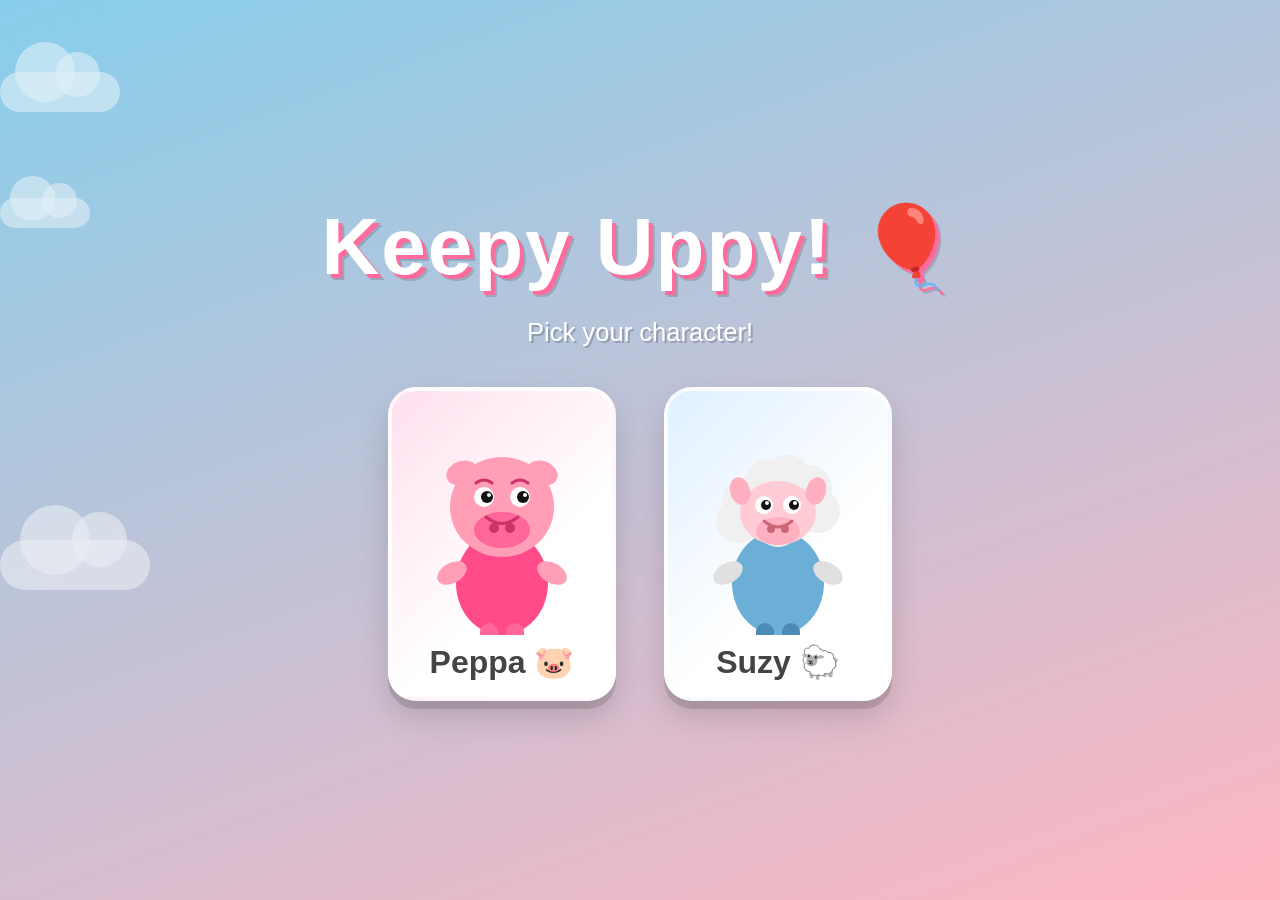
==== index.html @ d7fc0881 "Initial commit: Keepy Uppy browser game Peppa Pig keepy-uppy balloon game for young children. Pick P" ====
<!DOCTYPE html>
<html lang="en">
<head>
  <meta charset="UTF-8">
  <meta name="viewport" content="width=device-width, initial-scale=1.0">
  <title>Keepy Uppy!</title>
  <link rel="stylesheet" href="style.css">
  <style>
    .cloud { opacity: 0.7; }
    .c1 { width:120px;height:40px; top:8%;  animation-duration:28s; animation-delay:-4s;  }
    .c1::before { width:60px;height:60px; top:-30px; left:15px; }
    .c1::after  { width:45px;height:45px; top:-20px; left:55px; }
    .c2 { width:90px; height:30px; top:22%; animation-duration:38s; animation-delay:-14s; }
    .c2::before { width:45px;height:45px; top:-22px; left:10px; }
    .c2::after  { width:35px;height:35px; top:-15px; left:42px; }
    .c3 { width:150px;height:50px;top:60%; animation-duration:22s; animation-delay:-7s;  }
    .c3::before { width:70px;height:70px; top:-35px; left:20px; }
    .c3::after  { width:55px;height:55px; top:-28px; left:72px; }

    .character-card:nth-child(1) .card-inner { background: linear-gradient(135deg, #ffe0ee 0%, #fff 60%); }
    .character-card:nth-child(2) .card-inner { background: linear-gradient(135deg, #e0f0ff 0%, #fff 60%); }
  </style>
</head>
<body>

  <div class="clouds">
    <div class="cloud c1"></div>
    <div class="cloud c2"></div>
    <div class="cloud c3"></div>
  </div>

  <div class="content">
    <h1>Keepy Uppy! 🎈</h1>
    <p class="subtitle">Pick your character!</p>

    <div class="characters">

      <!-- Peppa -->
      <a class="character-card" href="game.html?character=peppa" aria-label="Play as Peppa">
        <div class="card-inner">
          <svg width="180" height="220" viewBox="0 0 180 220" xmlns="http://www.w3.org/2000/svg">
            <!-- Body / dress -->
            <ellipse cx="90" cy="168" rx="46" ry="52" fill="#FF4B8A"/>
            <!-- Arms -->
            <ellipse cx="40" cy="158" rx="16" ry="10" fill="#FF9EB5" transform="rotate(-30 40 158)"/>
            <ellipse cx="140" cy="158" rx="16" ry="10" fill="#FF9EB5" transform="rotate(30 140 158)"/>
            <!-- Legs -->
            <rect x="68" y="208" width="18" height="26" rx="9" fill="#FF6699"/>
            <rect x="94" y="208" width="18" height="26" rx="9" fill="#FF6699"/>
            <!-- Shoes -->
            <ellipse cx="77" cy="232" rx="13" ry="8" fill="#222"/>
            <ellipse cx="103" cy="232" rx="13" ry="8" fill="#222"/>
            <!-- Head -->
            <ellipse cx="90" cy="92" rx="52" ry="50" fill="#FF9EB5"/>
            <!-- Snout -->
            <ellipse cx="90" cy="115" rx="28" ry="18" fill="#FF6699"/>
            <!-- Nostrils -->
            <circle cx="82" cy="113" r="5" fill="#CC3366"/>
            <circle cx="98" cy="113" r="5" fill="#CC3366"/>
            <!-- Eyes -->
            <circle cx="72" cy="82" r="10" fill="#fff"/>
            <circle cx="108" cy="82" r="10" fill="#fff"/>
            <circle cx="75" cy="82" r="6" fill="#111"/>
            <circle cx="111" cy="82" r="6" fill="#111"/>
            <circle cx="77" cy="80" r="2" fill="#fff"/>
            <circle cx="113" cy="80" r="2" fill="#fff"/>
            <!-- Ears -->
            <ellipse cx="50" cy="58" rx="16" ry="12" fill="#FF9EB5" transform="rotate(-20 50 58)"/>
            <ellipse cx="130" cy="58" rx="16" ry="12" fill="#FF9EB5" transform="rotate(20 130 58)"/>
            <!-- Eyebrows -->
            <path d="M64 68 Q72 62 80 68" stroke="#CC3366" stroke-width="3" fill="none" stroke-linecap="round"/>
            <path d="M100 68 Q108 62 116 68" stroke="#CC3366" stroke-width="3" fill="none" stroke-linecap="round"/>
            <!-- Smile -->
            <path d="M74 102 Q90 115 106 102" stroke="#CC3366" stroke-width="3" fill="none" stroke-linecap="round"/>
          </svg>
          <span class="card-name">Peppa 🐷</span>
        </div>
      </a>

      <!-- Suzy Sheep -->
      <a class="character-card" href="game.html?character=suzy" aria-label="Play as Suzy Sheep">
        <div class="card-inner">
          <svg width="180" height="220" viewBox="0 0 180 220" xmlns="http://www.w3.org/2000/svg">
            <!-- Body / dress -->
            <ellipse cx="90" cy="168" rx="46" ry="52" fill="#6BAED6"/>
            <!-- Arms -->
            <ellipse cx="40" cy="158" rx="16" ry="10" fill="#e0e0e0" transform="rotate(-30 40 158)"/>
            <ellipse cx="140" cy="158" rx="16" ry="10" fill="#e0e0e0" transform="rotate(30 140 158)"/>
            <!-- Legs -->
            <rect x="68" y="208" width="18" height="26" rx="9" fill="#4d8ab5"/>
            <rect x="94" y="208" width="18" height="26" rx="9" fill="#4d8ab5"/>
            <!-- Shoes -->
            <ellipse cx="77" cy="232" rx="13" ry="8" fill="#222"/>
            <ellipse cx="103" cy="232" rx="13" ry="8" fill="#222"/>
            <!-- Fluffy wool head -->
            <circle cx="60" cy="88" r="26" fill="#f0f0f0"/>
            <circle cx="80" cy="68" r="24" fill="#f0f0f0"/>
            <circle cx="100" cy="64" r="24" fill="#f0f0f0"/>
            <circle cx="120" cy="74" r="24" fill="#f0f0f0"/>
            <circle cx="130" cy="96" r="22" fill="#f0f0f0"/>
            <circle cx="50" cy="106" r="22" fill="#f0f0f0"/>
            <circle cx="90" cy="110" r="22" fill="#f0f0f0"/>
            <!-- Face (pink patch) -->
            <ellipse cx="90" cy="98" rx="38" ry="32" fill="#FFCCD5"/>
            <!-- Snout -->
            <ellipse cx="90" cy="116" rx="22" ry="14" fill="#FFB0C0"/>
            <!-- Nostrils -->
            <circle cx="83" cy="114" r="4" fill="#CC6677"/>
            <circle cx="97" cy="114" r="4" fill="#CC6677"/>
            <!-- Eyes -->
            <circle cx="76" cy="90" r="9" fill="#fff"/>
            <circle cx="104" cy="90" r="9" fill="#fff"/>
            <circle cx="78" cy="90" r="5" fill="#111"/>
            <circle cx="106" cy="90" r="5" fill="#111"/>
            <circle cx="79" cy="88" r="2" fill="#fff"/>
            <circle cx="107" cy="88" r="2" fill="#fff"/>
            <!-- Ears -->
            <ellipse cx="52" cy="76" rx="10" ry="14" fill="#FFB0C0" transform="rotate(-15 52 76)"/>
            <ellipse cx="128" cy="76" rx="10" ry="14" fill="#FFB0C0" transform="rotate(15 128 76)"/>
            <!-- Smile -->
            <path d="M76 106 Q90 118 104 106" stroke="#CC6677" stroke-width="3" fill="none" stroke-linecap="round"/>
          </svg>
          <span class="card-name">Suzy 🐑</span>
        </div>
      </a>

    </div>
  </div>

</body>
</html>
---- style.css ----
* {
  box-sizing: border-box;
  margin: 0;
  padding: 0;
}

body {
  font-family: 'Comic Sans MS', 'Chalkboard SE', cursive, sans-serif;
  background: linear-gradient(160deg, #87CEEB 0%, #FFB6C1 100%);
  min-height: 100vh;
  display: flex;
  flex-direction: column;
  align-items: center;
  justify-content: center;
  overflow: hidden;
  user-select: none;
}

h1 {
  font-size: clamp(2.5rem, 8vw, 5rem);
  color: #fff;
  text-shadow: 4px 4px 0 #ff6b9d, 6px 6px 0 rgba(0,0,0,0.15);
  margin-bottom: 0.3em;
  letter-spacing: 2px;
}

.subtitle {
  font-size: clamp(1rem, 3vw, 1.6rem);
  color: #fff;
  text-shadow: 2px 2px 0 rgba(0,0,0,0.2);
  margin-bottom: 2.5rem;
}

.characters {
  display: flex;
  gap: clamp(1rem, 4vw, 3rem);
  flex-wrap: wrap;
  justify-content: center;
}

.character-card {
  display: flex;
  flex-direction: column;
  align-items: center;
  gap: 0.8rem;
  cursor: pointer;
  transition: transform 0.18s cubic-bezier(0.34, 1.56, 0.64, 1);
  text-decoration: none;
}

.character-card:hover,
.character-card:focus {
  transform: scale(1.15) rotate(-2deg);
  outline: none;
}

.character-card:active {
  transform: scale(1.05);
}

.card-inner {
  background: #fff;
  border-radius: 28px;
  padding: 24px 20px 16px;
  box-shadow: 0 8px 0 rgba(0,0,0,0.12), 0 16px 32px rgba(0,0,0,0.15);
  display: flex;
  flex-direction: column;
  align-items: center;
  gap: 0.5rem;
  border: 4px solid rgba(255,255,255,0.6);
}

.card-name {
  font-size: clamp(1.3rem, 4vw, 2rem);
  font-weight: bold;
  color: #444;
  text-align: center;
}

.clouds {
  position: fixed;
  top: 0;
  left: 0;
  width: 100%;
  height: 100%;
  pointer-events: none;
  z-index: 0;
}

.cloud {
  position: absolute;
  background: rgba(255,255,255,0.6);
  border-radius: 50px;
  animation: drift linear infinite;
}

.cloud::before,
.cloud::after {
  content: '';
  position: absolute;
  background: inherit;
  border-radius: 50%;
}

@keyframes drift {
  from { transform: translateX(-200px); }
  to   { transform: translateX(calc(100vw + 200px)); }
}

.content {
  position: relative;
  z-index: 1;
  display: flex;
  flex-direction: column;
  align-items: center;
}

#game-canvas {
  display: block;
  background: #87CEEB;
}
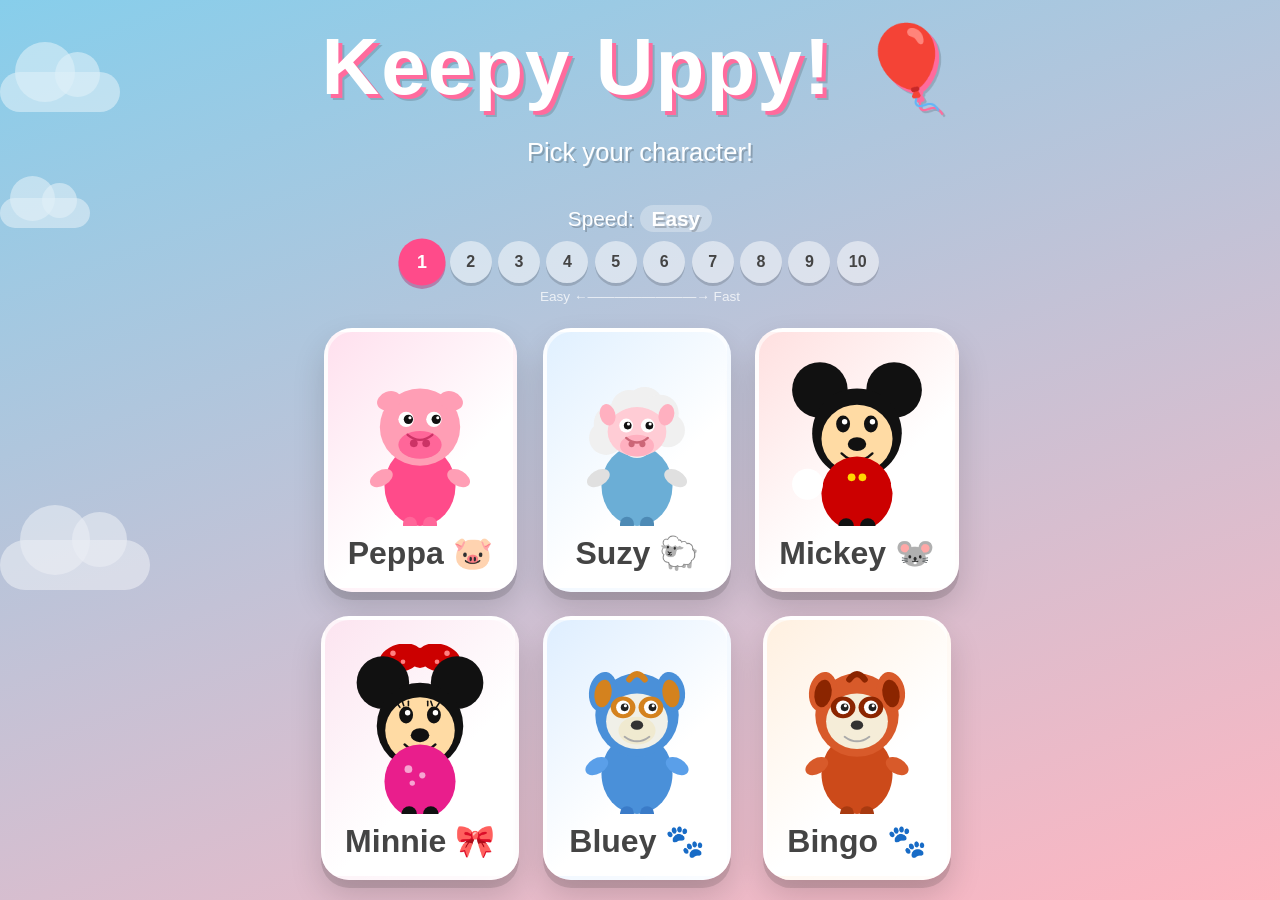
==== commit 8e18d1c8: "Add 4 characters, level picker, easier low levels, background music - Added Mickey, Minnie, Bluey an" ====
--- a/index.html
+++ b/index.html
@@ -17,8 +17,70 @@
     .c3::before { width:70px;height:70px; top:-35px; left:20px; }
     .c3::after  { width:55px;height:55px; top:-28px; left:72px; }
 
+    .characters {
+      display: grid;
+      grid-template-columns: repeat(3, auto);
+      gap: clamp(0.6rem, 2vw, 1.5rem);
+      justify-content: center;
+      margin-bottom: 0;
+    }
+
     .character-card:nth-child(1) .card-inner { background: linear-gradient(135deg, #ffe0ee 0%, #fff 60%); }
     .character-card:nth-child(2) .card-inner { background: linear-gradient(135deg, #e0f0ff 0%, #fff 60%); }
+    .character-card:nth-child(3) .card-inner { background: linear-gradient(135deg, #ffe0e0 0%, #fff 60%); }
+    .character-card:nth-child(4) .card-inner { background: linear-gradient(135deg, #fce4f0 0%, #fff 60%); }
+    .character-card:nth-child(5) .card-inner { background: linear-gradient(135deg, #deeeff 0%, #fff 60%); }
+    .character-card:nth-child(6) .card-inner { background: linear-gradient(135deg, #fff0e0 0%, #fff 60%); }
+
+    /* Level picker */
+    .level-picker {
+      margin-bottom: 1.5rem;
+      text-align: center;
+    }
+    .level-label {
+      font-size: clamp(1rem, 2.5vw, 1.3rem);
+      color: #fff;
+      text-shadow: 2px 2px 0 rgba(0,0,0,0.2);
+      margin-bottom: 0.6rem;
+    }
+    .level-label span {
+      font-weight: bold;
+      background: rgba(255,255,255,0.3);
+      border-radius: 20px;
+      padding: 2px 12px;
+    }
+    .level-buttons {
+      display: flex;
+      gap: 0.4rem;
+      justify-content: center;
+      flex-wrap: wrap;
+    }
+    .level-btn {
+      width: 42px;
+      height: 42px;
+      border: none;
+      border-radius: 50%;
+      font-family: 'Comic Sans MS', cursive, sans-serif;
+      font-size: 1rem;
+      font-weight: bold;
+      cursor: pointer;
+      background: rgba(255,255,255,0.5);
+      color: #444;
+      box-shadow: 0 3px 0 rgba(0,0,0,0.15);
+      transition: transform 0.12s, background 0.15s;
+    }
+    .level-btn:hover { transform: scale(1.18); }
+    .level-btn.active {
+      background: #FF4B8A;
+      color: #fff;
+      box-shadow: 0 3px 0 rgba(180,0,80,0.35);
+      transform: scale(1.12);
+    }
+    .level-hint {
+      font-size: 0.85rem;
+      color: rgba(255,255,255,0.75);
+      margin-top: 0.4rem;
+    }
   </style>
 </head>
 <body>
@@ -33,44 +95,49 @@
     <h1>Keepy Uppy! 🎈</h1>
     <p class="subtitle">Pick your character!</p>
 
+    <!-- Level picker -->
+    <div class="level-picker">
+      <p class="level-label">Speed: <span id="level-name">Easy</span></p>
+      <div class="level-buttons">
+        <button class="level-btn active" data-level="1">1</button>
+        <button class="level-btn" data-level="2">2</button>
+        <button class="level-btn" data-level="3">3</button>
+        <button class="level-btn" data-level="4">4</button>
+        <button class="level-btn" data-level="5">5</button>
+        <button class="level-btn" data-level="6">6</button>
+        <button class="level-btn" data-level="7">7</button>
+        <button class="level-btn" data-level="8">8</button>
+        <button class="level-btn" data-level="9">9</button>
+        <button class="level-btn" data-level="10">10</button>
+      </div>
+      <p class="level-hint">Easy ←————————→ Fast</p>
+    </div>
+
     <div class="characters">
 
       <!-- Peppa -->
-      <a class="character-card" href="game.html?character=peppa" aria-label="Play as Peppa">
-        <div class="card-inner">
-          <svg width="180" height="220" viewBox="0 0 180 220" xmlns="http://www.w3.org/2000/svg">
-            <!-- Body / dress -->
+      <a class="character-card" data-character="peppa" href="game.html?character=peppa&level=1" aria-label="Play as Peppa">
+        <div class="card-inner">
+          <svg width="140" height="170" viewBox="0 0 180 220" xmlns="http://www.w3.org/2000/svg">
             <ellipse cx="90" cy="168" rx="46" ry="52" fill="#FF4B8A"/>
-            <!-- Arms -->
             <ellipse cx="40" cy="158" rx="16" ry="10" fill="#FF9EB5" transform="rotate(-30 40 158)"/>
             <ellipse cx="140" cy="158" rx="16" ry="10" fill="#FF9EB5" transform="rotate(30 140 158)"/>
-            <!-- Legs -->
             <rect x="68" y="208" width="18" height="26" rx="9" fill="#FF6699"/>
             <rect x="94" y="208" width="18" height="26" rx="9" fill="#FF6699"/>
-            <!-- Shoes -->
             <ellipse cx="77" cy="232" rx="13" ry="8" fill="#222"/>
             <ellipse cx="103" cy="232" rx="13" ry="8" fill="#222"/>
-            <!-- Head -->
             <ellipse cx="90" cy="92" rx="52" ry="50" fill="#FF9EB5"/>
-            <!-- Snout -->
             <ellipse cx="90" cy="115" rx="28" ry="18" fill="#FF6699"/>
-            <!-- Nostrils -->
             <circle cx="82" cy="113" r="5" fill="#CC3366"/>
             <circle cx="98" cy="113" r="5" fill="#CC3366"/>
-            <!-- Eyes -->
             <circle cx="72" cy="82" r="10" fill="#fff"/>
             <circle cx="108" cy="82" r="10" fill="#fff"/>
             <circle cx="75" cy="82" r="6" fill="#111"/>
             <circle cx="111" cy="82" r="6" fill="#111"/>
             <circle cx="77" cy="80" r="2" fill="#fff"/>
             <circle cx="113" cy="80" r="2" fill="#fff"/>
-            <!-- Ears -->
             <ellipse cx="50" cy="58" rx="16" ry="12" fill="#FF9EB5" transform="rotate(-20 50 58)"/>
             <ellipse cx="130" cy="58" rx="16" ry="12" fill="#FF9EB5" transform="rotate(20 130 58)"/>
-            <!-- Eyebrows -->
-            <path d="M64 68 Q72 62 80 68" stroke="#CC3366" stroke-width="3" fill="none" stroke-linecap="round"/>
-            <path d="M100 68 Q108 62 116 68" stroke="#CC3366" stroke-width="3" fill="none" stroke-linecap="round"/>
-            <!-- Smile -->
             <path d="M74 102 Q90 115 106 102" stroke="#CC3366" stroke-width="3" fill="none" stroke-linecap="round"/>
           </svg>
           <span class="card-name">Peppa 🐷</span>
@@ -78,21 +145,16 @@
       </a>
 
       <!-- Suzy Sheep -->
-      <a class="character-card" href="game.html?character=suzy" aria-label="Play as Suzy Sheep">
-        <div class="card-inner">
-          <svg width="180" height="220" viewBox="0 0 180 220" xmlns="http://www.w3.org/2000/svg">
-            <!-- Body / dress -->
+      <a class="character-card" data-character="suzy" href="game.html?character=suzy&level=1" aria-label="Play as Suzy Sheep">
+        <div class="card-inner">
+          <svg width="140" height="170" viewBox="0 0 180 220" xmlns="http://www.w3.org/2000/svg">
             <ellipse cx="90" cy="168" rx="46" ry="52" fill="#6BAED6"/>
-            <!-- Arms -->
             <ellipse cx="40" cy="158" rx="16" ry="10" fill="#e0e0e0" transform="rotate(-30 40 158)"/>
             <ellipse cx="140" cy="158" rx="16" ry="10" fill="#e0e0e0" transform="rotate(30 140 158)"/>
-            <!-- Legs -->
             <rect x="68" y="208" width="18" height="26" rx="9" fill="#4d8ab5"/>
             <rect x="94" y="208" width="18" height="26" rx="9" fill="#4d8ab5"/>
-            <!-- Shoes -->
             <ellipse cx="77" cy="232" rx="13" ry="8" fill="#222"/>
             <ellipse cx="103" cy="232" rx="13" ry="8" fill="#222"/>
-            <!-- Fluffy wool head -->
             <circle cx="60" cy="88" r="26" fill="#f0f0f0"/>
             <circle cx="80" cy="68" r="24" fill="#f0f0f0"/>
             <circle cx="100" cy="64" r="24" fill="#f0f0f0"/>
@@ -100,32 +162,188 @@
             <circle cx="130" cy="96" r="22" fill="#f0f0f0"/>
             <circle cx="50" cy="106" r="22" fill="#f0f0f0"/>
             <circle cx="90" cy="110" r="22" fill="#f0f0f0"/>
-            <!-- Face (pink patch) -->
             <ellipse cx="90" cy="98" rx="38" ry="32" fill="#FFCCD5"/>
-            <!-- Snout -->
             <ellipse cx="90" cy="116" rx="22" ry="14" fill="#FFB0C0"/>
-            <!-- Nostrils -->
             <circle cx="83" cy="114" r="4" fill="#CC6677"/>
             <circle cx="97" cy="114" r="4" fill="#CC6677"/>
-            <!-- Eyes -->
             <circle cx="76" cy="90" r="9" fill="#fff"/>
             <circle cx="104" cy="90" r="9" fill="#fff"/>
             <circle cx="78" cy="90" r="5" fill="#111"/>
             <circle cx="106" cy="90" r="5" fill="#111"/>
             <circle cx="79" cy="88" r="2" fill="#fff"/>
             <circle cx="107" cy="88" r="2" fill="#fff"/>
-            <!-- Ears -->
             <ellipse cx="52" cy="76" rx="10" ry="14" fill="#FFB0C0" transform="rotate(-15 52 76)"/>
             <ellipse cx="128" cy="76" rx="10" ry="14" fill="#FFB0C0" transform="rotate(15 128 76)"/>
-            <!-- Smile -->
             <path d="M76 106 Q90 118 104 106" stroke="#CC6677" stroke-width="3" fill="none" stroke-linecap="round"/>
           </svg>
           <span class="card-name">Suzy 🐑</span>
+        </div>
+      </a>
+
+      <!-- Mickey Mouse -->
+      <a class="character-card" data-character="mickey" href="game.html?character=mickey&level=1" aria-label="Play as Mickey Mouse">
+        <div class="card-inner">
+          <svg width="140" height="170" viewBox="0 0 180 220" xmlns="http://www.w3.org/2000/svg">
+            <circle cx="42" cy="44" r="36" fill="#111"/>
+            <circle cx="138" cy="44" r="36" fill="#111"/>
+            <circle cx="90" cy="100" r="58" fill="#111"/>
+            <ellipse cx="90" cy="107" rx="46" ry="44" fill="#FFDBA4"/>
+            <ellipse cx="72" cy="88" rx="9" ry="11" fill="#111"/>
+            <ellipse cx="108" cy="88" rx="9" ry="11" fill="#111"/>
+            <circle cx="74" cy="85" r="3.5" fill="#fff"/>
+            <circle cx="110" cy="85" r="3.5" fill="#fff"/>
+            <ellipse cx="90" cy="114" rx="12" ry="9" fill="#111"/>
+            <path d="M70 126 Q90 145 110 126" stroke="#111" stroke-width="3" fill="none" stroke-linecap="round"/>
+            <ellipse cx="90" cy="178" rx="46" ry="48" fill="#CC0000"/>
+            <circle cx="83" cy="157" r="5" fill="#FFD700"/>
+            <circle cx="97" cy="157" r="5" fill="#FFD700"/>
+            <circle cx="26" cy="166" r="20" fill="#fff"/>
+            <circle cx="154" cy="166" r="20" fill="#fff"/>
+            <rect x="66" y="210" width="20" height="28" rx="10" fill="#111"/>
+            <rect x="94" y="210" width="20" height="28" rx="10" fill="#111"/>
+            <ellipse cx="76" cy="234" rx="18" ry="11" fill="#FFD700"/>
+            <ellipse cx="104" cy="234" rx="18" ry="11" fill="#FFD700"/>
+          </svg>
+          <span class="card-name">Mickey 🐭</span>
+        </div>
+      </a>
+
+      <!-- Minnie Mouse -->
+      <a class="character-card" data-character="minnie" href="game.html?character=minnie&level=1" aria-label="Play as Minnie Mouse">
+        <div class="card-inner">
+          <svg width="140" height="170" viewBox="0 0 180 220" xmlns="http://www.w3.org/2000/svg">
+            <ellipse cx="65" cy="18" rx="28" ry="18" fill="#CC0000" transform="rotate(-15 65 18)"/>
+            <ellipse cx="115" cy="18" rx="28" ry="18" fill="#CC0000" transform="rotate(15 115 18)"/>
+            <circle cx="90" cy="18" r="13" fill="#CC0000"/>
+            <circle cx="55" cy="12" r="3.5" fill="#FF8080"/>
+            <circle cx="68" cy="23" r="3" fill="#FF8080"/>
+            <circle cx="125" cy="12" r="3.5" fill="#FF8080"/>
+            <circle cx="112" cy="23" r="3" fill="#FF8080"/>
+            <circle cx="42" cy="50" r="34" fill="#111"/>
+            <circle cx="138" cy="50" r="34" fill="#111"/>
+            <circle cx="90" cy="106" r="56" fill="#111"/>
+            <ellipse cx="90" cy="112" rx="45" ry="43" fill="#FFDBA4"/>
+            <ellipse cx="72" cy="92" rx="9" ry="11" fill="#111"/>
+            <ellipse cx="108" cy="92" rx="9" ry="11" fill="#111"/>
+            <circle cx="74" cy="89" r="3.5" fill="#fff"/>
+            <circle cx="110" cy="89" r="3.5" fill="#fff"/>
+            <line x1="64" y1="82" x2="60" y2="76" stroke="#111" stroke-width="2" stroke-linecap="round"/>
+            <line x1="69" y1="80" x2="67" y2="74" stroke="#111" stroke-width="2" stroke-linecap="round"/>
+            <line x1="75" y1="80" x2="75" y2="74" stroke="#111" stroke-width="2" stroke-linecap="round"/>
+            <line x1="100" y1="80" x2="100" y2="74" stroke="#111" stroke-width="2" stroke-linecap="round"/>
+            <line x1="106" y1="80" x2="104" y2="74" stroke="#111" stroke-width="2" stroke-linecap="round"/>
+            <line x1="111" y1="82" x2="115" y2="76" stroke="#111" stroke-width="2" stroke-linecap="round"/>
+            <ellipse cx="90" cy="118" rx="12" ry="9" fill="#111"/>
+            <path d="M70 130 Q90 149 110 130" stroke="#111" stroke-width="3" fill="none" stroke-linecap="round"/>
+            <ellipse cx="90" cy="178" rx="46" ry="48" fill="#E91E8C"/>
+            <circle cx="75" cy="162" r="5" fill="#fff" opacity="0.6"/>
+            <circle cx="93" cy="170" r="4" fill="#fff" opacity="0.6"/>
+            <circle cx="80" cy="180" r="3.5" fill="#fff" opacity="0.6"/>
+            <rect x="66" y="210" width="20" height="28" rx="10" fill="#111"/>
+            <rect x="94" y="210" width="20" height="28" rx="10" fill="#111"/>
+            <ellipse cx="76" cy="234" rx="18" ry="11" fill="#111"/>
+            <ellipse cx="104" cy="234" rx="18" ry="11" fill="#111"/>
+          </svg>
+          <span class="card-name">Minnie 🎀</span>
+        </div>
+      </a>
+
+      <!-- Bluey -->
+      <a class="character-card" data-character="bluey" href="game.html?character=bluey&level=1" aria-label="Play as Bluey">
+        <div class="card-inner">
+          <svg width="140" height="170" viewBox="0 0 180 220" xmlns="http://www.w3.org/2000/svg">
+            <ellipse cx="90" cy="168" rx="46" ry="52" fill="#4A90D9"/>
+            <ellipse cx="38" cy="158" rx="16" ry="10" fill="#5A9FE9" transform="rotate(-30 38 158)"/>
+            <ellipse cx="142" cy="158" rx="16" ry="10" fill="#5A9FE9" transform="rotate(30 142 158)"/>
+            <rect x="68" y="210" width="18" height="26" rx="9" fill="#3A7BC8"/>
+            <rect x="94" y="210" width="18" height="26" rx="9" fill="#3A7BC8"/>
+            <ellipse cx="77" cy="234" rx="14" ry="9" fill="#F5DEB3"/>
+            <ellipse cx="103" cy="234" rx="14" ry="9" fill="#F5DEB3"/>
+            <circle cx="90" cy="92" r="54" fill="#4A90D9"/>
+            <ellipse cx="90" cy="100" rx="40" ry="36" fill="#F0F0E8"/>
+            <ellipse cx="46" cy="62" rx="18" ry="26" fill="#4A90D9" transform="rotate(10 46 62)"/>
+            <ellipse cx="134" cy="62" rx="18" ry="26" fill="#4A90D9" transform="rotate(-10 134 62)"/>
+            <ellipse cx="46" cy="64" rx="11" ry="18" fill="#D4821E" transform="rotate(10 46 64)"/>
+            <ellipse cx="134" cy="64" rx="11" ry="18" fill="#D4821E" transform="rotate(-10 134 64)"/>
+            <ellipse cx="72" cy="82" rx="16" ry="14" fill="#D4821E"/>
+            <ellipse cx="108" cy="82" rx="16" ry="14" fill="#D4821E"/>
+            <circle cx="72" cy="82" r="9" fill="#fff"/>
+            <circle cx="108" cy="82" r="9" fill="#fff"/>
+            <circle cx="74" cy="82" r="5" fill="#222"/>
+            <circle cx="110" cy="82" r="5" fill="#222"/>
+            <circle cx="75" cy="80" r="2" fill="#fff"/>
+            <circle cx="111" cy="80" r="2" fill="#fff"/>
+            <ellipse cx="90" cy="112" rx="24" ry="18" fill="#F0EAD0"/>
+            <ellipse cx="90" cy="105" rx="8" ry="6" fill="#333"/>
+            <path d="M74 120 Q90 132 106 120" stroke="#aaa" stroke-width="2.5" fill="none" stroke-linecap="round"/>
+            <path d="M80 46 Q90 32 100 46" stroke="#D4821E" stroke-width="8" fill="none" stroke-linecap="round"/>
+          </svg>
+          <span class="card-name">Bluey 🐾</span>
+        </div>
+      </a>
+
+      <!-- Bingo -->
+      <a class="character-card" data-character="bingo" href="game.html?character=bingo&level=1" aria-label="Play as Bingo">
+        <div class="card-inner">
+          <svg width="140" height="170" viewBox="0 0 180 220" xmlns="http://www.w3.org/2000/svg">
+            <ellipse cx="90" cy="168" rx="46" ry="52" fill="#CC4A1A"/>
+            <ellipse cx="38" cy="158" rx="16" ry="10" fill="#D85A2A" transform="rotate(-30 38 158)"/>
+            <ellipse cx="142" cy="158" rx="16" ry="10" fill="#D85A2A" transform="rotate(30 142 158)"/>
+            <rect x="68" y="210" width="18" height="26" rx="9" fill="#A83A10"/>
+            <rect x="94" y="210" width="18" height="26" rx="9" fill="#A83A10"/>
+            <ellipse cx="77" cy="234" rx="14" ry="9" fill="#F5DEB3"/>
+            <ellipse cx="103" cy="234" rx="14" ry="9" fill="#F5DEB3"/>
+            <circle cx="90" cy="92" r="54" fill="#D85A2A"/>
+            <ellipse cx="90" cy="100" rx="40" ry="36" fill="#F5EDD8"/>
+            <ellipse cx="46" cy="62" rx="18" ry="26" fill="#D85A2A" transform="rotate(10 46 62)"/>
+            <ellipse cx="134" cy="62" rx="18" ry="26" fill="#D85A2A" transform="rotate(-10 134 62)"/>
+            <ellipse cx="46" cy="64" rx="11" ry="18" fill="#8B2500" transform="rotate(10 46 64)"/>
+            <ellipse cx="134" cy="64" rx="11" ry="18" fill="#8B2500" transform="rotate(-10 134 64)"/>
+            <ellipse cx="72" cy="82" rx="16" ry="14" fill="#8B2500"/>
+            <ellipse cx="108" cy="82" rx="16" ry="14" fill="#8B2500"/>
+            <circle cx="72" cy="82" r="9" fill="#fff"/>
+            <circle cx="108" cy="82" r="9" fill="#fff"/>
+            <circle cx="74" cy="82" r="5" fill="#222"/>
+            <circle cx="110" cy="82" r="5" fill="#222"/>
+            <circle cx="75" cy="80" r="2" fill="#fff"/>
+            <circle cx="111" cy="80" r="2" fill="#fff"/>
+            <ellipse cx="90" cy="112" rx="24" ry="18" fill="#F5EDD8"/>
+            <ellipse cx="90" cy="105" rx="8" ry="6" fill="#333"/>
+            <path d="M74 120 Q90 132 106 120" stroke="#aaa" stroke-width="2.5" fill="none" stroke-linecap="round"/>
+            <path d="M80 46 Q90 32 100 46" stroke="#8B2500" stroke-width="8" fill="none" stroke-linecap="round"/>
+          </svg>
+          <span class="card-name">Bingo 🐾</span>
         </div>
       </a>
 
     </div>
   </div>
 
+  <script>
+    const levelNames = ['Easy','','','','Medium','','','','','Fast'];
+    let selectedLevel = 1;
+
+    function updateLinks() {
+      document.querySelectorAll('.character-card[data-character]').forEach(a => {
+        a.href = `game.html?character=${a.dataset.character}&level=${selectedLevel}`;
+      });
+    }
+
+    function setLevel(lvl) {
+      selectedLevel = lvl;
+      document.querySelectorAll('.level-btn').forEach(b => {
+        b.classList.toggle('active', parseInt(b.dataset.level) === lvl);
+      });
+      document.getElementById('level-name').textContent = levelNames[lvl - 1] || lvl;
+      updateLinks();
+    }
+
+    document.querySelectorAll('.level-btn').forEach(b => {
+      b.addEventListener('click', () => setLevel(parseInt(b.dataset.level)));
+    });
+
+    updateLinks();
+  </script>
+
 </body>
 </html>
